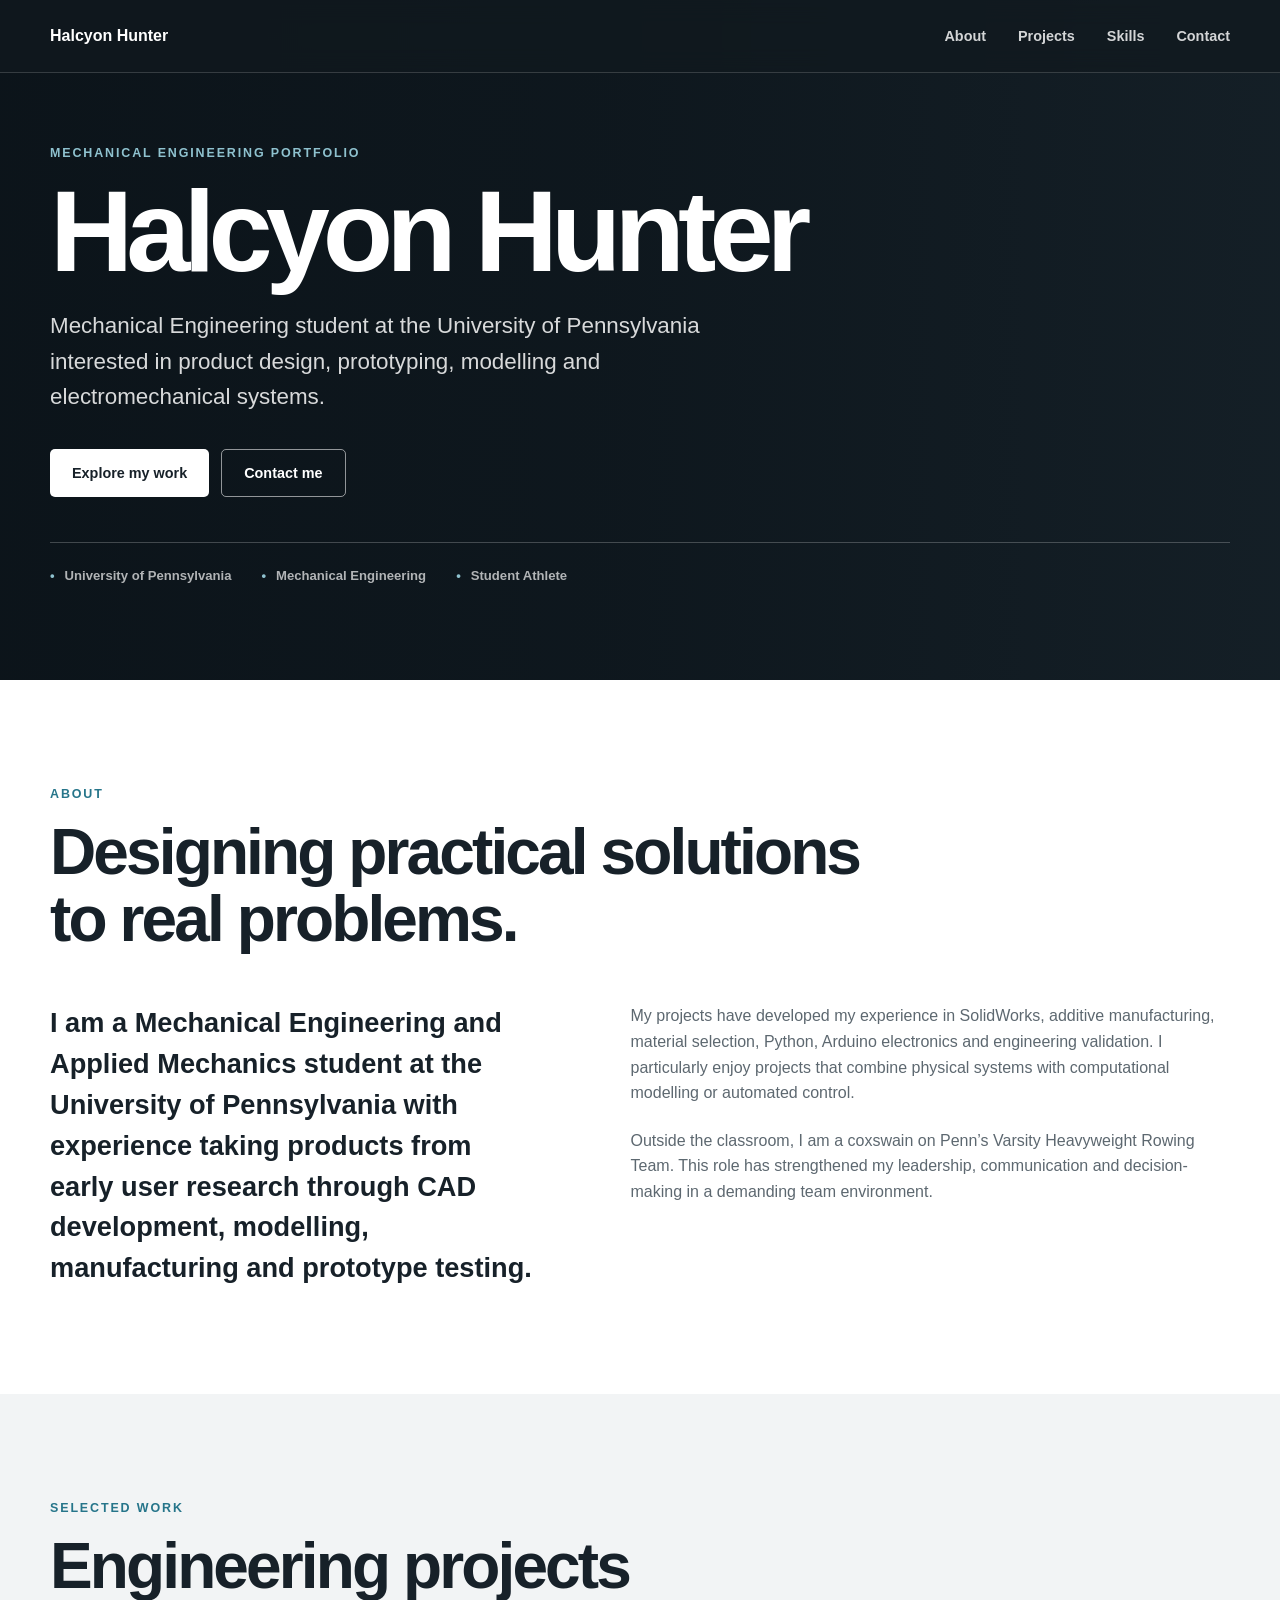
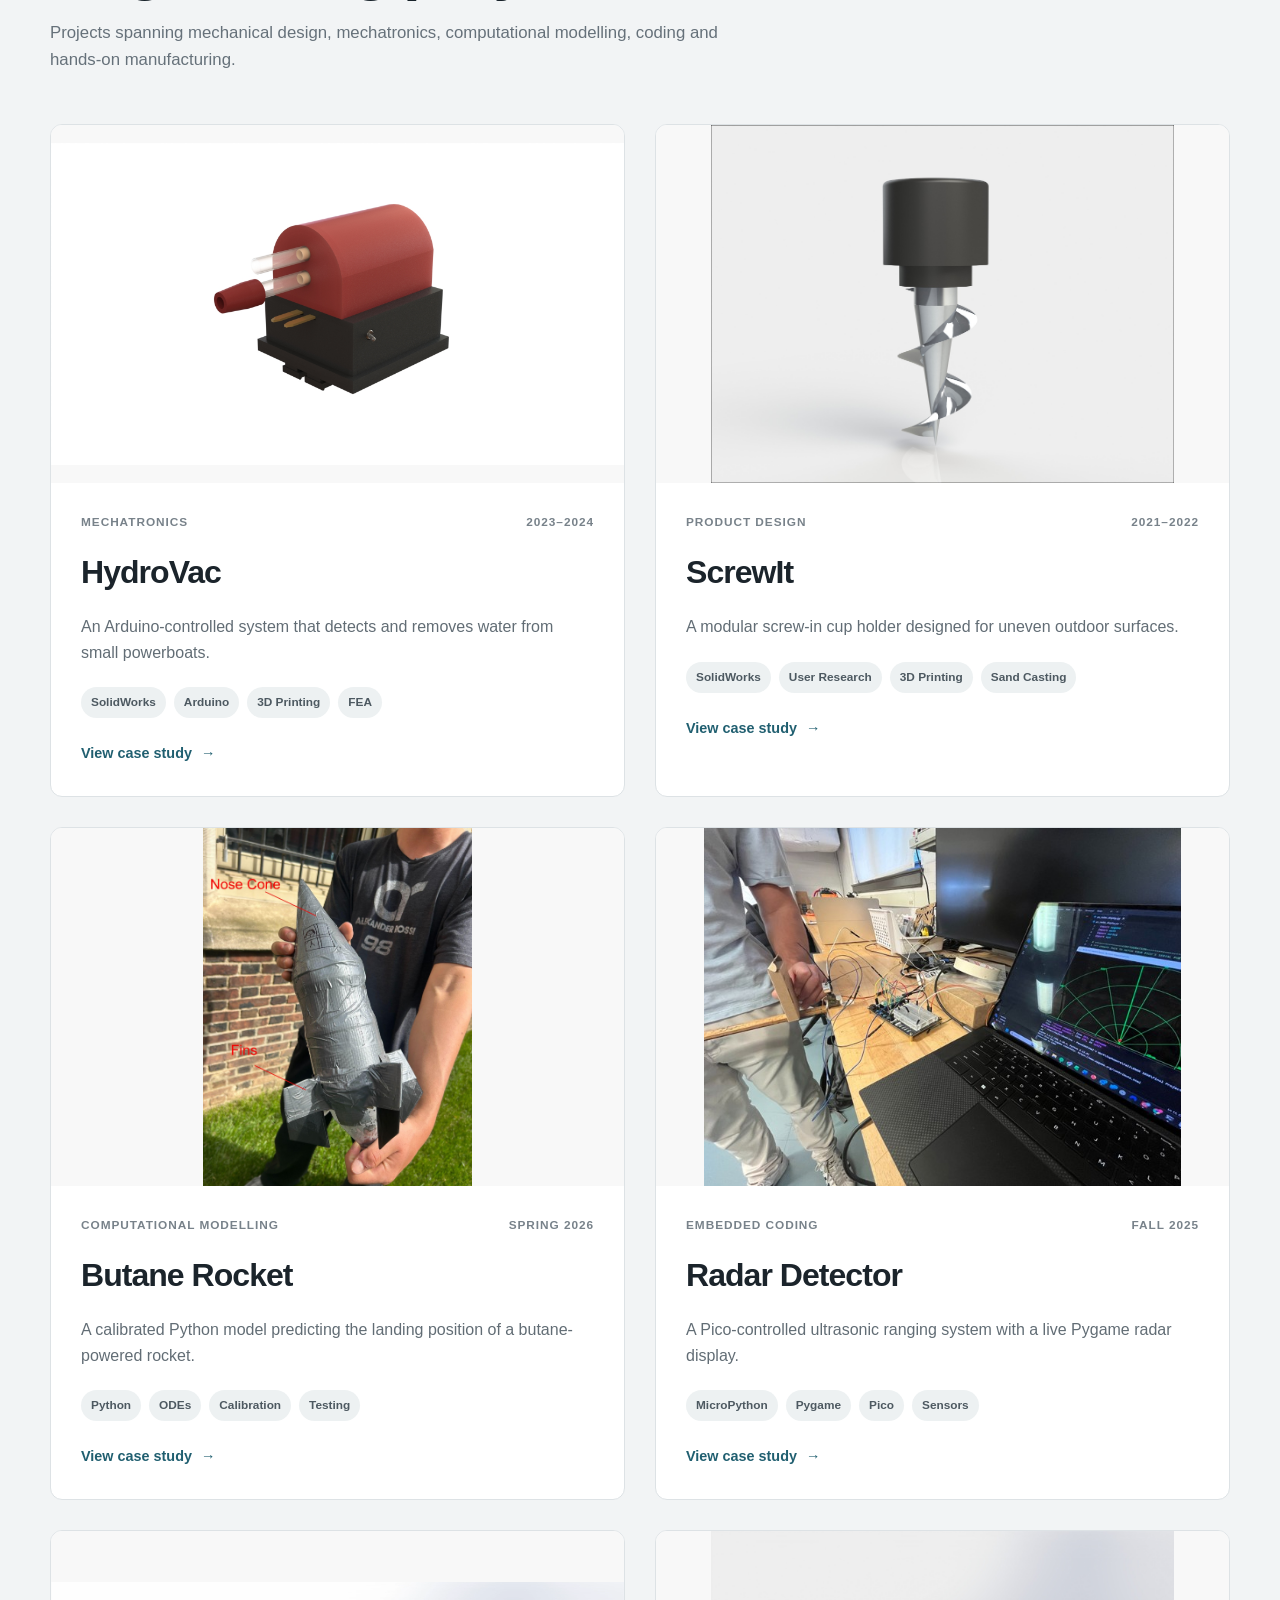
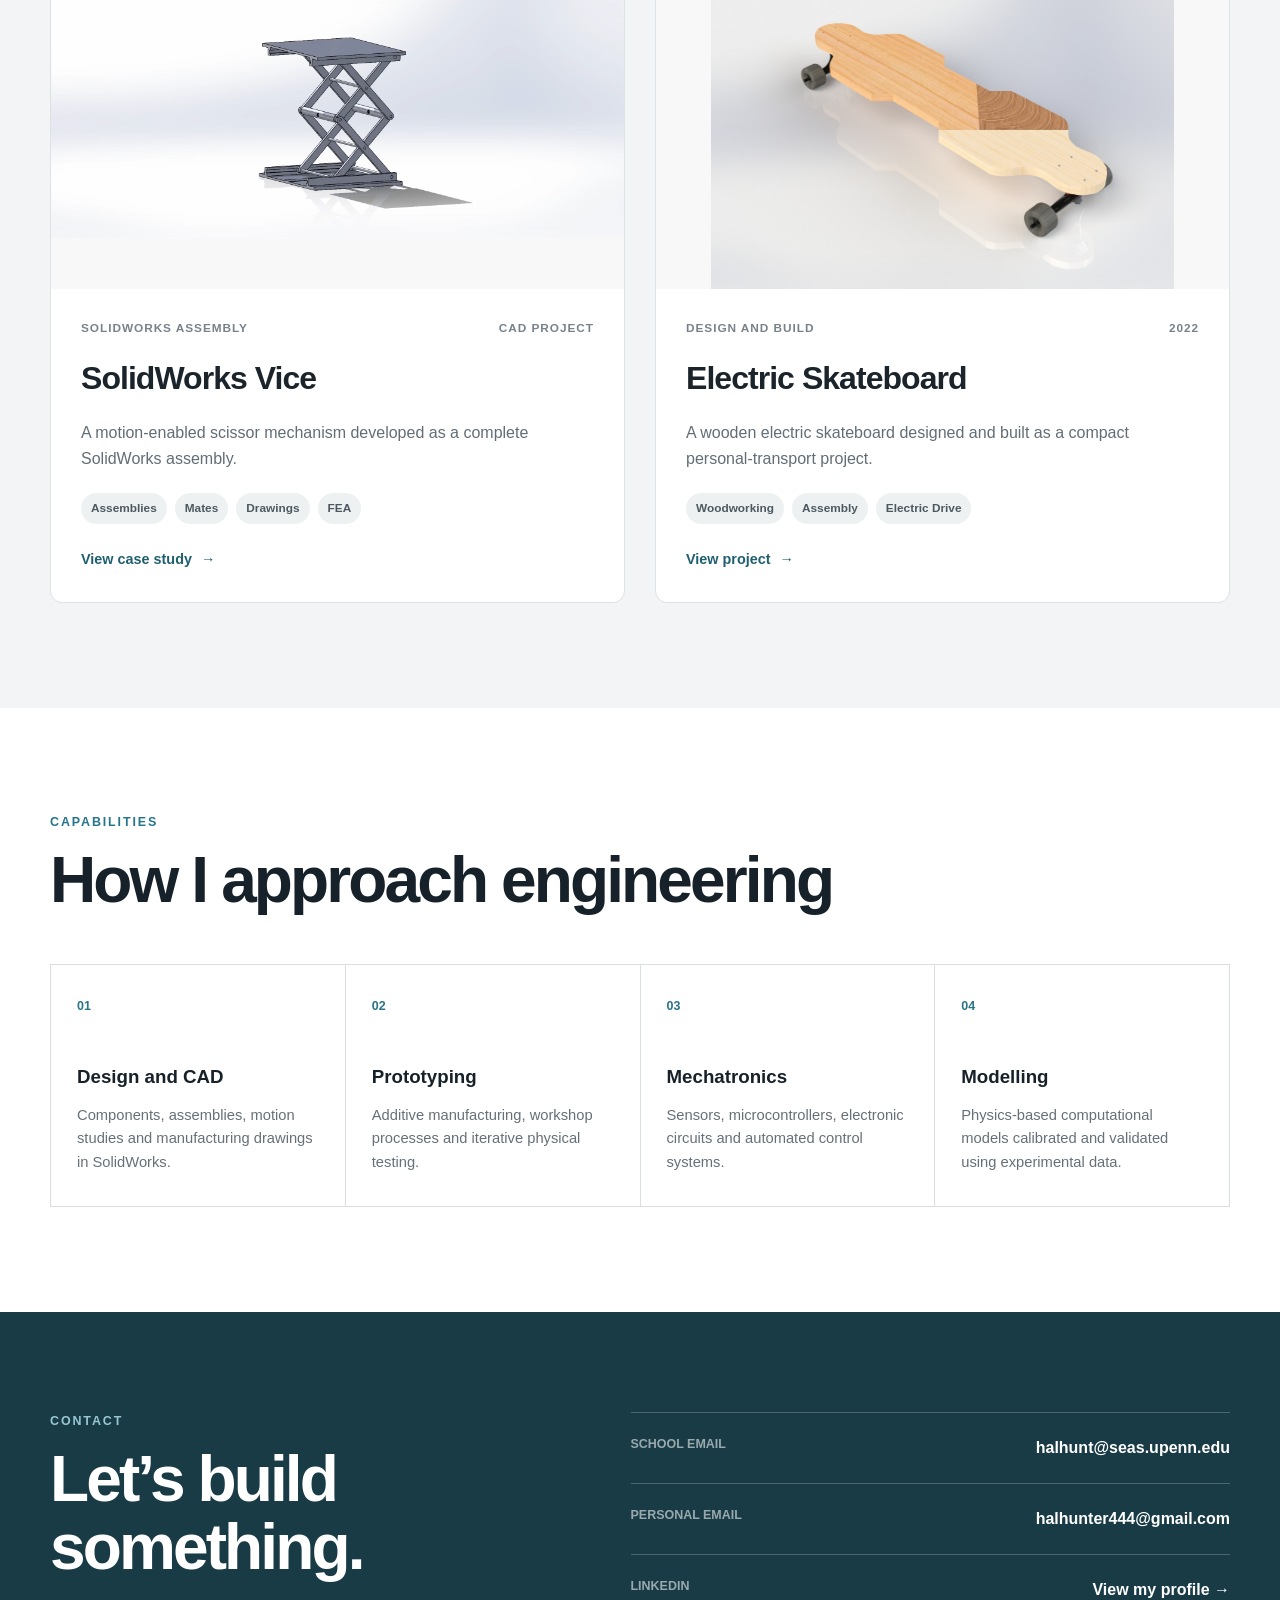
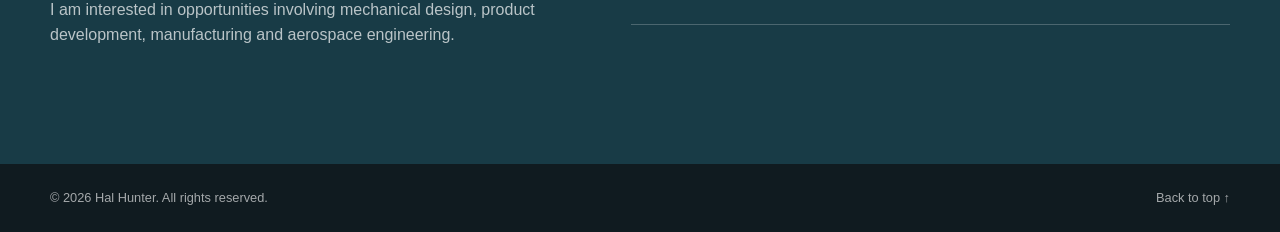
==== index.html @ 29625bb3 "upload portfolio website" ====
<!DOCTYPE html>
<html lang="en">
<head>
  <meta charset="UTF-8" />
  <meta name="viewport" content="width=device-width, initial-scale=1.0" />
  <meta name="description" content="Mechanical engineering portfolio of Halcyon Hunter, a student at the University of Pennsylvania." />
  <title>Halcyon Hunter | Mechanical Engineering Portfolio</title>
  <link rel="stylesheet" href="style.css" />
</head>
<body id="top" class="home-page">
  <nav class="home-nav" aria-label="Primary navigation">
    <div class="home-nav-inner">
      <a href="index.html" class="nav-brand">Halcyon Hunter</a>
      <ul class="home-links">
        <li><a href="#about">About</a></li>
        <li><a href="#projects">Projects</a></li>
        <li><a href="#capabilities">Skills</a></li>
        <li><a href="#contact">Contact</a></li>
      </ul>
    </div>
  </nav>

  <main>
    <section class="home-hero">
      <div class="home-hero-content">
        <p class="home-eyebrow">Mechanical Engineering Portfolio</p>
        <h1>Halcyon Hunter</h1>
        <p class="home-hero-lead">Mechanical Engineering student at the University of Pennsylvania interested in product design, prototyping, modelling and electromechanical systems.</p>
        <div class="home-actions">
          <a href="#projects" class="primary-button">Explore my work</a>
          <a href="#contact" class="secondary-button">Contact me</a>
        </div>
        <ul class="hero-details">
          <li>University of Pennsylvania</li>
          <li>Mechanical Engineering</li>
          <li>Student Athlete</li>
        </ul>
      </div>
    </section>

    <section id="about" class="home-section about-section">
      <div class="home-section-heading">
        <p class="home-section-label">About</p>
        <h2>Designing practical solutions to real problems.</h2>
      </div>
      <div class="about-content">
        <p class="about-introduction">I am a Mechanical Engineering and Applied Mechanics student at the University of Pennsylvania with experience taking products from early user research through CAD development, modelling, manufacturing and prototype testing.</p>
        <div class="about-details">
          <p>My projects have developed my experience in SolidWorks, additive manufacturing, material selection, Python, Arduino electronics and engineering validation. I particularly enjoy projects that combine physical systems with computational modelling or automated control.</p>
          <p>Outside the classroom, I am a coxswain on Penn’s Varsity Heavyweight Rowing Team. This role has strengthened my leadership, communication and decision-making in a demanding team environment.</p>
        </div>
      </div>
    </section>

    <section id="projects" class="home-section projects-section">
      <div class="home-section-heading">
        <p class="home-section-label">Selected work</p>
        <h2>Engineering projects</h2>
        <p class="section-description">Projects spanning mechanical design, mechatronics, computational modelling, coding and hands-on manufacturing.</p>
      </div>

      <div class="project-card-grid">
        <article class="home-project-card">
          <a href="hydrovac.html" class="project-image-link"><img src="images/hydrovac-render-front.jpg" alt="HydroVac automated bilge pump rendering" /></a>
          <div class="home-project-content">
            <div class="project-card-meta"><span>Mechatronics</span><span>2023–2024</span></div>
            <h3><a href="hydrovac.html">HydroVac</a></h3>
            <p>An Arduino-controlled system that detects and removes water from small powerboats.</p>
            <ul class="home-project-tags"><li>SolidWorks</li><li>Arduino</li><li>3D Printing</li><li>FEA</li></ul>
            <a href="hydrovac.html" class="project-link">View case study <span>→</span></a>
          </div>
        </article>

        <article class="home-project-card">
          <a href="screwit.html" class="project-image-link"><img src="images/screwit-assembled.jpg" alt="ScrewIt cup holder rendering" /></a>
          <div class="home-project-content">
            <div class="project-card-meta"><span>Product design</span><span>2021–2022</span></div>
            <h3><a href="screwit.html">ScrewIt</a></h3>
            <p>A modular screw-in cup holder designed for uneven outdoor surfaces.</p>
            <ul class="home-project-tags"><li>SolidWorks</li><li>User Research</li><li>3D Printing</li><li>Sand Casting</li></ul>
            <a href="screwit.html" class="project-link">View case study <span>→</span></a>
          </div>
        </article>

        <article class="home-project-card">
          <a href="rocket.html" class="project-image-link"><img src="images/rocket-assembly.jpg" alt="Butane rocket prototype" /></a>
          <div class="home-project-content">
            <div class="project-card-meta"><span>Computational modelling</span><span>Spring 2026</span></div>
            <h3><a href="rocket.html">Butane Rocket</a></h3>
            <p>A calibrated Python model predicting the landing position of a butane-powered rocket.</p>
            <ul class="home-project-tags"><li>Python</li><li>ODEs</li><li>Calibration</li><li>Testing</li></ul>
            <a href="rocket.html" class="project-link">View case study <span>→</span></a>
          </div>
        </article>

        <article class="home-project-card">
          <a href="radar.html" class="project-image-link"><img src="images/radar-display.jpg" alt="Radar detector and computer display" /></a>
          <div class="home-project-content">
            <div class="project-card-meta"><span>Embedded coding</span><span>Fall 2025</span></div>
            <h3><a href="radar.html">Radar Detector</a></h3>
            <p>A Pico-controlled ultrasonic ranging system with a live Pygame radar display.</p>
            <ul class="home-project-tags"><li>MicroPython</li><li>Pygame</li><li>Pico</li><li>Sensors</li></ul>
            <a href="radar.html" class="project-link">View case study <span>→</span></a>
          </div>
        </article>

        <article class="home-project-card">
          <a href="vice.html" class="project-image-link"><img src="images/vice-hero.png" alt="SolidWorks vice mechanism" /></a>
          <div class="home-project-content">
            <div class="project-card-meta"><span>SolidWorks assembly</span><span>CAD project</span></div>
            <h3><a href="vice.html">SolidWorks Vice</a></h3>
            <p>A motion-enabled scissor mechanism developed as a complete SolidWorks assembly.</p>
            <ul class="home-project-tags"><li>Assemblies</li><li>Mates</li><li>Drawings</li><li>FEA</li></ul>
            <a href="vice.html" class="project-link">View case study <span>→</span></a>
          </div>
        </article>

        <article class="home-project-card">
          <a href="skateboard.html" class="project-image-link"><img src="images/electric-skateboard.jpg" alt="Wooden electric skateboard rendering" /></a>
          <div class="home-project-content">
            <div class="project-card-meta"><span>Design and build</span><span>2022</span></div>
            <h3><a href="skateboard.html">Electric Skateboard</a></h3>
            <p>A wooden electric skateboard designed and built as a compact personal-transport project.</p>
            <ul class="home-project-tags"><li>Woodworking</li><li>Assembly</li><li>Electric Drive</li></ul>
            <a href="skateboard.html" class="project-link">View project <span>→</span></a>
          </div>
        </article>
      </div>
    </section>

    <section id="capabilities" class="home-section capabilities-section">
      <div class="home-section-heading"><p class="home-section-label">Capabilities</p><h2>How I approach engineering</h2></div>
      <div class="capabilities-grid">
        <article class="capability-card"><p class="capability-number">01</p><h3>Design and CAD</h3><p>Components, assemblies, motion studies and manufacturing drawings in SolidWorks.</p></article>
        <article class="capability-card"><p class="capability-number">02</p><h3>Prototyping</h3><p>Additive manufacturing, workshop processes and iterative physical testing.</p></article>
        <article class="capability-card"><p class="capability-number">03</p><h3>Mechatronics</h3><p>Sensors, microcontrollers, electronic circuits and automated control systems.</p></article>
        <article class="capability-card"><p class="capability-number">04</p><h3>Modelling</h3><p>Physics-based computational models calibrated and validated using experimental data.</p></article>
      </div>
    </section>

    <section id="contact" class="home-contact">
      <div class="contact-introduction"><p class="home-section-label">Contact</p><h2>Let’s build something.</h2><p>I am interested in opportunities involving mechanical design, product development, manufacturing and aerospace engineering.</p></div>
      <div class="contact-links">
        <a href="mailto:halhunt@seas.upenn.edu"><span>School email</span><strong>halhunt@seas.upenn.edu</strong></a>
        <a href="mailto:halhunter444@gmail.com"><span>Personal email</span><strong>halhunter444@gmail.com</strong></a>
        <a href="https://www.linkedin.com/in/hal-hunter-1069b6237" target="_blank" rel="noopener noreferrer"><span>LinkedIn</span><strong>View my profile →</strong></a>
      </div>
    </section>
  </main>

  <footer class="home-footer"><p>© 2026 Hal Hunter. All rights reserved.</p><a href="#top">Back to top ↑</a></footer>
</body>
</html>
---- style.css ----
:root {
  --ink: #172129;
  --text: #5d6870;
  --background: #f4f5f6;
  --surface: #ffffff;
  --dark: #18242c;
  --accent: #26758a;
  --accent-dark: #174f5e;
  --border: #d8dee1;
}

* {
  box-sizing: border-box;
}

html {
  scroll-behavior: smooth;
}

body {
  margin: 0;
  background: var(--background);
  color: var(--ink);
  font-family: Arial, Helvetica, sans-serif;
  line-height: 1.6;
}

img,
video {
  max-width: 100%;
}

a {
  transition: color 0.2s ease, background-color 0.2s ease, transform 0.2s ease;
}

a:focus-visible {
  outline: 3px solid #7dc3d4;
  outline-offset: 4px;
}

/* Navigation */

.project-nav {
  position: relative;
  z-index: 100;
  background: #252d34;
  box-shadow: 0 2px 12px rgba(0, 0, 0, 0.12);
}

.navbar {
  display: flex;
  justify-content: center;
  margin: 0;
  padding: 0;
  list-style: none;
}

.navbar > li {
  position: relative;
}

.navbar li a {
  display: block;
  padding: 14px 20px;
  color: #fff;
  text-align: center;
  text-decoration: none;
}

.navbar li a:hover,
.navbar li a[aria-current="page"] {
  background: #3b454e;
}

.dropdown-content {
  position: absolute;
  z-index: 101;
  display: none;
  min-width: 220px;
  margin: 0;
  padding: 0;
  background: #373f47;
  box-shadow: 0 12px 25px rgba(0, 0, 0, 0.16);
  list-style: none;
}

.dropdown-content li a {
  padding: 12px 16px;
  text-align: left;
}

.dropdown-content li a:hover {
  background: #505a63;
}

.dropdown:hover .dropdown-content,
.dropdown:focus-within .dropdown-content {
  display: block;
}

/* Shared project pages */

.project-page {
  --accent: #45555f;
  --accent-dark: #26343d;
}

.accent-teal {
  --accent: #26758a;
  --accent-dark: #174f5e;
}

.accent-blue {
  --accent: #376f9e;
  --accent-dark: #234b6d;
}

.accent-red {
  --accent: #9b493d;
  --accent-dark: #6f332b;
}

.accent-amber {
  --accent: #9a6a24;
  --accent-dark: #654719;
}

.accent-steel {
  --accent: #586975;
  --accent-dark: #35434c;
}

.project-main {
  width: min(1120px, calc(100% - 40px));
  margin: 0 auto;
  padding: 70px 0 40px;
}

.project-hero {
  display: grid;
  grid-template-columns: 0.9fr 1.2fr;
  align-items: center;
  gap: 55px;
  padding-bottom: 80px;
}

.project-eyebrow,
.section-number {
  color: var(--accent);
  font-size: 0.8rem;
  font-weight: 700;
  letter-spacing: 0.12em;
  text-transform: uppercase;
}

.project-eyebrow {
  margin: 0 0 12px;
}

.project-hero h1 {
  margin: 0 0 18px;
  color: var(--accent-dark);
  font-size: clamp(3.5rem, 8vw, 6.5rem);
  line-height: 0.95;
  letter-spacing: -0.055em;
}

.project-lead {
  margin: 0 0 18px;
  color: #303942;
  font-size: 1.35rem;
  font-weight: 600;
  line-height: 1.45;
}

.project-hero-text > p:not(.project-eyebrow, .project-lead) {
  color: var(--text);
}

.project-tags,
.home-project-tags {
  display: flex;
  flex-wrap: wrap;
  gap: 8px;
  margin: 26px 0 0;
  padding: 0;
  list-style: none;
}

.project-tags li {
  padding: 7px 13px;
  border: 1px solid color-mix(in srgb, var(--accent) 35%, #fff);
  border-radius: 100px;
  background: #fff;
  color: var(--accent-dark);
  font-size: 0.8rem;
  font-weight: 600;
}

.hero-media,
.media-gallery figure {
  margin: 0;
}

.hero-media img,
.hero-media video {
  display: block;
  width: 100%;
  border-radius: 16px;
  background: #fff;
  box-shadow: 0 22px 50px rgba(21, 28, 34, 0.14);
}

.hero-media img {
  aspect-ratio: 16 / 10;
  object-fit: contain;
}

.hero-media figcaption,
.media-gallery figcaption,
.video-figure figcaption {
  padding-top: 10px;
  color: #737c84;
  font-size: 0.85rem;
  line-height: 1.5;
}

.project-section {
  padding: 70px 0;
  border-top: 1px solid var(--border);
}

.section-heading {
  display: grid;
  grid-template-columns: 55px 1fr;
  gap: 20px;
  max-width: 790px;
  margin-bottom: 42px;
}

.section-number {
  margin: 7px 0 0;
}

.section-heading h2,
.project-outcome h2 {
  margin: 0 0 10px;
  color: var(--ink);
  font-size: clamp(2rem, 4vw, 3rem);
  line-height: 1.1;
  letter-spacing: -0.035em;
}

.section-heading p {
  margin: 0;
  color: #657079;
  font-size: 1.05rem;
}

.two-column-layout {
  display: grid;
  grid-template-columns: repeat(2, minmax(0, 1fr));
  gap: 32px;
}

.two-column-layout article {
  padding: 32px;
  border-radius: 12px;
  background: #fff;
}

.two-column-layout h3 {
  margin: 0 0 12px;
  font-size: 1.22rem;
}

.two-column-layout p {
  margin-top: 0;
  color: var(--text);
}

.two-column-layout p:last-child {
  margin-bottom: 0;
}

.requirement-card {
  background: var(--accent-dark) !important;
  color: #fff;
}

.requirement-card h3 {
  color: #fff;
}

.requirement-card ul {
  margin: 0;
  padding-left: 20px;
}

.requirement-card li {
  margin-bottom: 8px;
  color: #e5e9ec;
}

.process-grid {
  display: grid;
  grid-template-columns: repeat(4, minmax(0, 1fr));
  gap: 18px;
}

.process-card {
  padding: 28px 24px;
  border-top: 4px solid var(--accent);
  background: #fff;
}

.process-card span {
  color: #939ba2;
  font-size: 0.8rem;
  font-weight: 700;
}

.process-card h3 {
  margin: 16px 0 10px;
  font-size: 1.08rem;
}

.process-card p {
  margin: 0;
  color: #626c74;
  font-size: 0.93rem;
}

.results-grid {
  display: grid;
  grid-template-columns: repeat(4, minmax(0, 1fr));
  gap: 18px;
  margin-bottom: 28px;
}

.result-card {
  padding: 28px 20px;
  border-radius: 10px;
  background: var(--accent-dark);
  color: #fff;
  text-align: center;
}

.result-card strong {
  display: block;
  margin-bottom: 4px;
  font-size: 1.8rem;
  line-height: 1.1;
}

.result-card span {
  color: #d8dfe2;
  font-size: 0.84rem;
}

.media-gallery {
  display: grid;
  grid-template-columns: repeat(2, minmax(0, 1fr));
  gap: 24px;
}

.media-gallery .wide-render {
  grid-column: 1 / -1;
}

.media-gallery img {
  display: block;
  width: 100%;
  aspect-ratio: 16 / 10;
  object-fit: contain;
  border-radius: 12px;
  background: #fff;
  box-shadow: 0 12px 30px rgba(24, 31, 37, 0.1);
}

.media-gallery .portrait-media img {
  height: 560px;
  object-fit: contain;
}

.video-figure {
  margin: 0;
}

.project-video {
  display: block;
  width: 100%;
  border-radius: 12px;
  background: #101010;
  box-shadow: 0 12px 30px rgba(24, 31, 37, 0.14);
}

.project-outcome {
  max-width: 820px;
  padding: 75px 0;
  border-top: 1px solid var(--border);
}

.project-outcome > p:not(.section-number) {
  color: #525d66;
  font-size: 1.08rem;
}

.compact-page .project-hero {
  padding-bottom: 60px;
}

.compact-page .project-section {
  padding: 55px 0;
}

/* Homepage */

.home-page {
  background: #f5f6f7;
}

.home-nav {
  position: absolute;
  top: 0;
  left: 0;
  z-index: 100;
  width: 100%;
  background: rgba(17, 25, 31, 0.72);
  border-bottom: 1px solid rgba(255, 255, 255, 0.16);
  backdrop-filter: blur(12px);
}

.home-nav-inner {
  display: flex;
  align-items: center;
  justify-content: space-between;
  width: min(1180px, calc(100% - 48px));
  min-height: 72px;
  margin: 0 auto;
}

.nav-brand {
  color: #fff;
  font-weight: 700;
  text-decoration: none;
}

.home-links {
  display: flex;
  gap: 32px;
  margin: 0;
  padding: 0;
  list-style: none;
}

.home-links a {
  color: rgba(255, 255, 255, 0.82);
  font-size: 0.9rem;
  font-weight: 600;
  text-decoration: none;
}

.home-links a:hover {
  color: #fff;
}

.home-hero {
  display: flex;
  align-items: center;
  min-height: 680px;
  padding: 120px 24px 70px;
  background-color: #18242c;
  background-image:
    linear-gradient(90deg, rgba(11, 19, 25, 0.94), rgba(11, 19, 25, 0.75) 48%, rgba(11, 19, 25, 0.3)),
    url("images/headerimage.jpg");
  background-position: center;
  background-size: cover;
}

.home-hero-content {
  width: min(1180px, 100%);
  margin: 0 auto;
}

.home-eyebrow,
.home-section-label {
  margin: 0 0 14px;
  color: #8fc2cf;
  font-size: 0.78rem;
  font-weight: 700;
  letter-spacing: 0.15em;
  text-transform: uppercase;
}

.home-hero h1 {
  margin: 0 0 24px;
  color: #fff;
  font-size: clamp(4rem, 9vw, 7.5rem);
  line-height: 0.92;
  letter-spacing: -0.06em;
}

.home-hero-lead {
  max-width: 680px;
  margin: 0;
  color: rgba(255, 255, 255, 0.84);
  font-size: clamp(1.1rem, 2vw, 1.4rem);
}

.home-actions {
  display: flex;
  gap: 12px;
  margin-top: 34px;
}

.primary-button,
.secondary-button {
  display: inline-flex;
  align-items: center;
  min-height: 48px;
  padding: 0 22px;
  border-radius: 5px;
  font-size: 0.9rem;
  font-weight: 700;
  text-decoration: none;
}

.primary-button {
  background: #fff;
  color: #172129;
}

.secondary-button {
  border: 1px solid rgba(255, 255, 255, 0.55);
  color: #fff;
}

.primary-button:hover,
.secondary-button:hover {
  transform: translateY(-2px);
}

.hero-details {
  display: flex;
  flex-wrap: wrap;
  gap: 12px 30px;
  margin: 45px 0 0;
  padding: 22px 0 0;
  border-top: 1px solid rgba(255, 255, 255, 0.22);
  list-style: none;
}

.hero-details li {
  color: rgba(255, 255, 255, 0.68);
  font-size: 0.82rem;
  font-weight: 600;
}

.hero-details li::before {
  content: "•";
  margin-right: 10px;
  color: #8fc2cf;
}

.home-section {
  padding: 105px max(24px, calc((100% - 1180px) / 2));
}

.home-section-heading {
  max-width: 820px;
  margin-bottom: 50px;
}

.home-section-label {
  color: #26758a;
}

.home-section-heading h2,
.home-contact h2 {
  margin: 0;
  font-size: clamp(2.4rem, 5vw, 4.2rem);
  line-height: 1.05;
  letter-spacing: -0.045em;
}

.section-description {
  max-width: 680px;
  margin: 20px 0 0;
  color: #66717a;
  font-size: 1.05rem;
}

.about-section,
.capabilities-section {
  background: #fff;
}

.about-content {
  display: grid;
  grid-template-columns: 0.9fr 1.1fr;
  gap: 90px;
}

.about-introduction {
  margin: 0;
  font-size: clamp(1.25rem, 2.4vw, 1.7rem);
  font-weight: 600;
  line-height: 1.5;
}

.about-details p {
  margin: 0 0 22px;
  color: var(--text);
}

.projects-section {
  background: #f2f4f5;
}

.project-card-grid {
  display: grid;
  grid-template-columns: repeat(2, minmax(0, 1fr));
  gap: 30px;
}

.home-project-card {
  overflow: hidden;
  border: 1px solid #dde2e5;
  border-radius: 12px;
  background: #fff;
  transition: transform 0.25s ease, box-shadow 0.25s ease;
}

.home-project-card:hover {
  transform: translateY(-5px);
  box-shadow: 0 20px 45px rgba(25, 35, 42, 0.11);
}

.project-image-link {
  display: block;
  overflow: hidden;
  background: #f8f8f8;
}

.project-image-link img {
  display: block;
  width: 100%;
  aspect-ratio: 16 / 10;
  object-fit: contain;
  transition: transform 0.35s ease;
}

.home-project-card:hover img {
  transform: scale(1.025);
}

.home-project-content {
  padding: 30px;
}

.project-card-meta {
  display: flex;
  justify-content: space-between;
  gap: 20px;
  color: #78828a;
  font-size: 0.74rem;
  font-weight: 700;
  letter-spacing: 0.08em;
  text-transform: uppercase;
}

.home-project-content h3 {
  margin: 15px 0 12px;
  font-size: 2rem;
  letter-spacing: -0.03em;
}

.home-project-content h3 a {
  color: #1b242b;
  text-decoration: none;
}

.home-project-content > p {
  color: #626d75;
}

.home-project-tags {
  margin: 22px 0;
}

.home-project-tags li {
  padding: 6px 10px;
  border-radius: 100px;
  background: #edf1f2;
  color: #4d5961;
  font-size: 0.74rem;
  font-weight: 600;
}

.project-link {
  color: #205f70;
  font-size: 0.9rem;
  font-weight: 700;
  text-decoration: none;
}

.project-link span {
  display: inline-block;
  margin-left: 5px;
}

.project-link:hover span {
  transform: translateX(5px);
}

.capabilities-grid {
  display: grid;
  grid-template-columns: repeat(4, minmax(0, 1fr));
  border-top: 1px solid var(--border);
  border-left: 1px solid var(--border);
}

.capability-card {
  padding: 32px 26px;
  border-right: 1px solid var(--border);
  border-bottom: 1px solid var(--border);
}

.capability-number {
  margin: 0 0 45px;
  color: #2a7487;
  font-size: 0.78rem;
  font-weight: 700;
}

.capability-card h3 {
  margin: 0 0 12px;
}

.capability-card > p:last-child {
  margin: 0;
  color: #667078;
  font-size: 0.92rem;
}

.home-contact {
  display: grid;
  grid-template-columns: 0.9fr 1.1fr;
  gap: 90px;
  padding: 100px max(24px, calc((100% - 1180px) / 2));
  background: #183b46;
}

.home-contact h2 {
  color: #fff;
}

.home-contact .home-section-label {
  color: #96c7d2;
}

.contact-introduction > p:last-child {
  color: rgba(255, 255, 255, 0.7);
}

.contact-links {
  display: flex;
  flex-direction: column;
}

.contact-links a {
  display: flex;
  justify-content: space-between;
  gap: 25px;
  padding: 22px 0;
  border-bottom: 1px solid rgba(255, 255, 255, 0.22);
  color: #fff;
  text-decoration: none;
}

.contact-links a:first-child {
  border-top: 1px solid rgba(255, 255, 255, 0.22);
}

.contact-links span {
  color: rgba(255, 255, 255, 0.56);
  font-size: 0.78rem;
  font-weight: 700;
  text-transform: uppercase;
}

/* Footers */

footer {
  margin-top: 20px;
  padding: 14px;
  background: #252d34;
  color: #fff;
  text-align: center;
}

footer p {
  margin: 0;
}

.home-footer {
  display: flex;
  justify-content: space-between;
  margin: 0;
  padding: 24px max(24px, calc((100% - 1180px) / 2));
  background: #101b20;
}

.home-footer p,
.home-footer a {
  color: rgba(255, 255, 255, 0.62);
  font-size: 0.8rem;
  text-decoration: none;
}

/* Responsive */

@media (max-width: 900px) {
  .project-hero {
    grid-template-columns: 1fr;
  }

  .process-grid,
  .capabilities-grid {
    grid-template-columns: repeat(2, minmax(0, 1fr));
  }

  .about-content,
  .home-contact {
    grid-template-columns: 1fr;
    gap: 45px;
  }
}

@media (max-width: 650px) {
  .navbar li a {
    padding: 14px 11px;
    font-size: 0.86rem;
  }

  .dropdown-content {
    right: 0;
  }

  .project-main {
    width: min(100% - 30px, 1120px);
    padding-top: 45px;
  }

  .project-hero {
    gap: 34px;
    padding-bottom: 55px;
  }

  .project-hero h1 {
    font-size: 3.5rem;
  }

  .project-lead {
    font-size: 1.14rem;
  }

  .project-section {
    padding: 50px 0;
  }

  .section-heading,
  .two-column-layout,
  .process-grid,
  .media-gallery {
    grid-template-columns: 1fr;
  }

  .section-heading {
    gap: 5px;
  }

  .section-number {
    margin: 0;
  }

  .two-column-layout article {
    padding: 25px;
  }

  .results-grid {
    grid-template-columns: repeat(2, minmax(0, 1fr));
  }

  .media-gallery .wide-render {
    grid-column: auto;
  }

  .media-gallery .portrait-media img {
    height: auto;
  }

  .home-nav-inner {
    width: calc(100% - 30px);
    min-height: 64px;
  }

  .home-links {
    gap: 14px;
  }

  .home-links li:nth-child(1),
  .home-links li:nth-child(3) {
    display: none;
  }

  .home-hero {
    min-height: 650px;
    padding-right: 18px;
    padding-left: 18px;
    background-image:
      linear-gradient(rgba(11, 19, 25, 0.82), rgba(11, 19, 25, 0.92)),
      url("images/headerimage.jpg");
  }

  .home-hero h1 {
    font-size: 4rem;
  }

  .hero-details {
    flex-direction: column;
    gap: 8px;
  }

  .home-section,
  .home-contact {
    padding: 75px 18px;
  }

  .project-card-grid,
  .capabilities-grid {
    grid-template-columns: 1fr;
  }

  .home-project-content {
    padding: 24px;
  }

  .contact-links a {
    flex-direction: column;
    gap: 5px;
  }

  .home-footer {
    gap: 20px;
    padding: 22px 18px;
  }
}
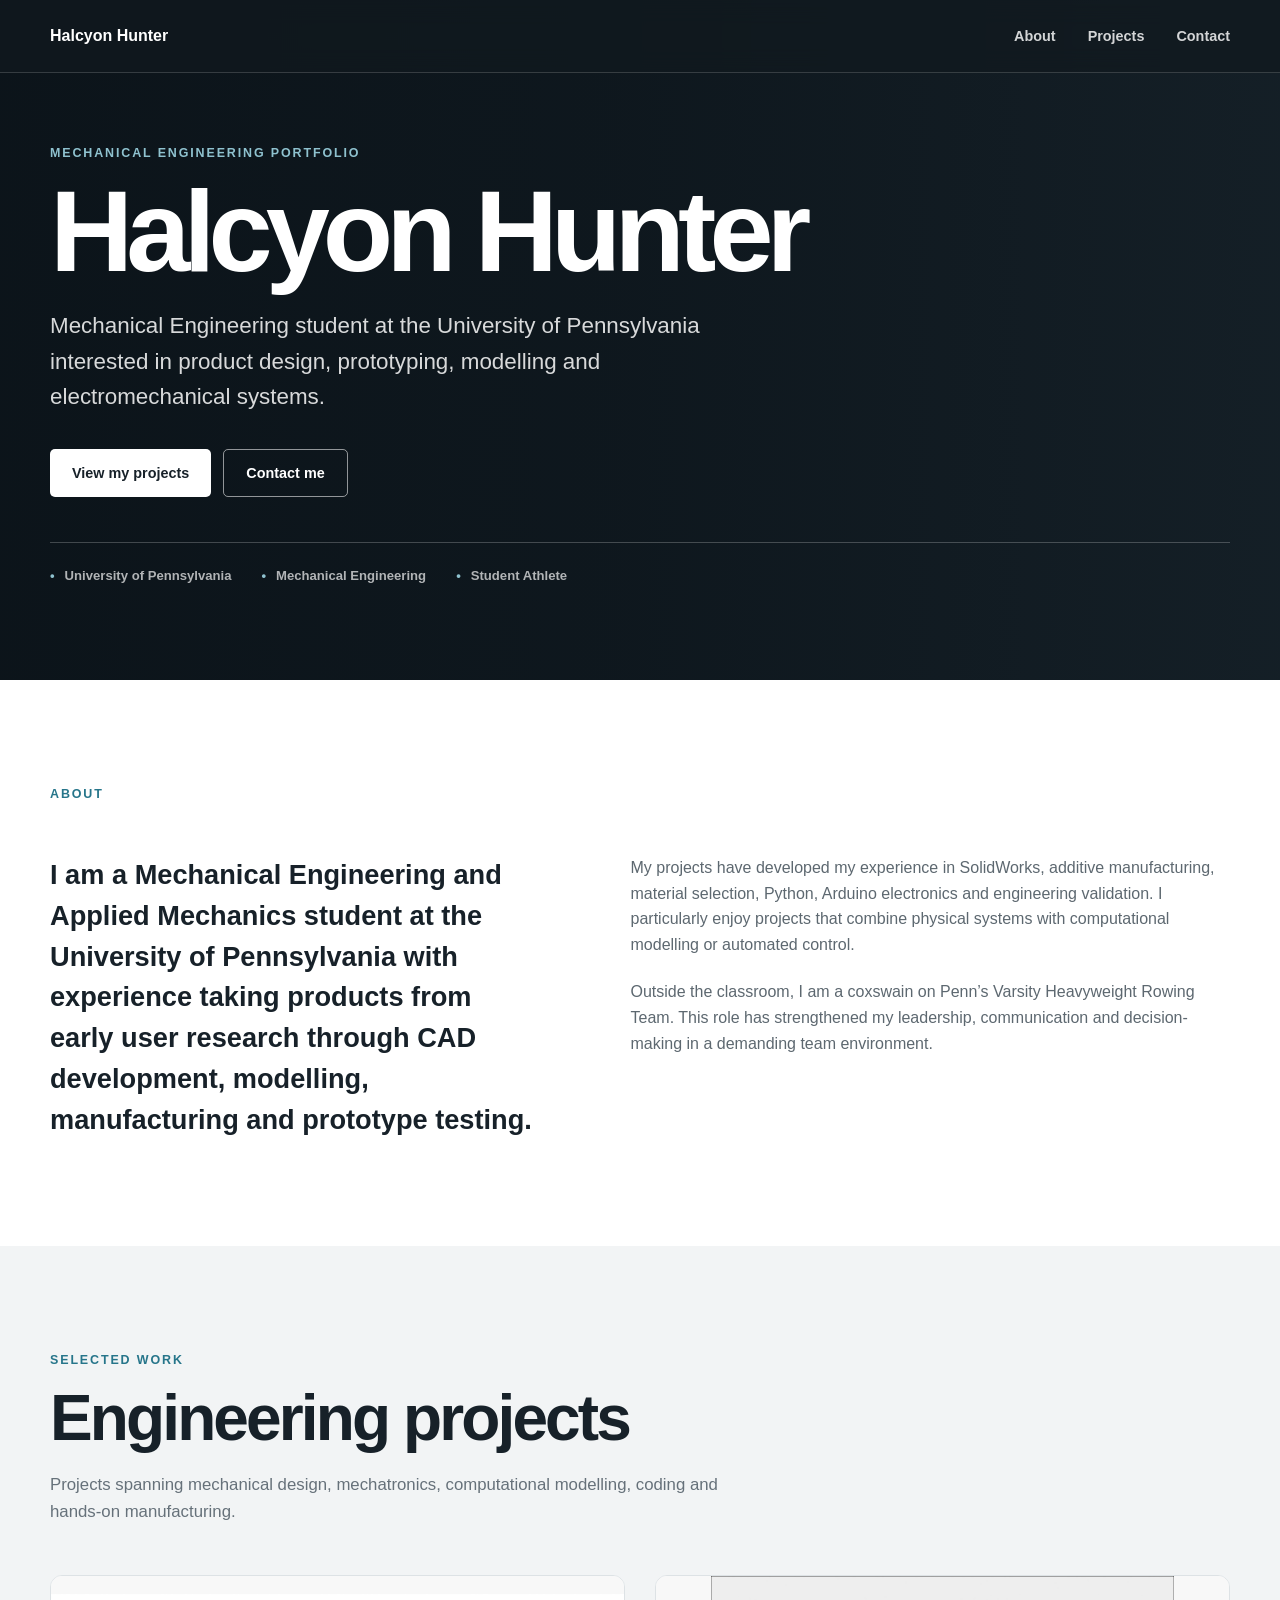
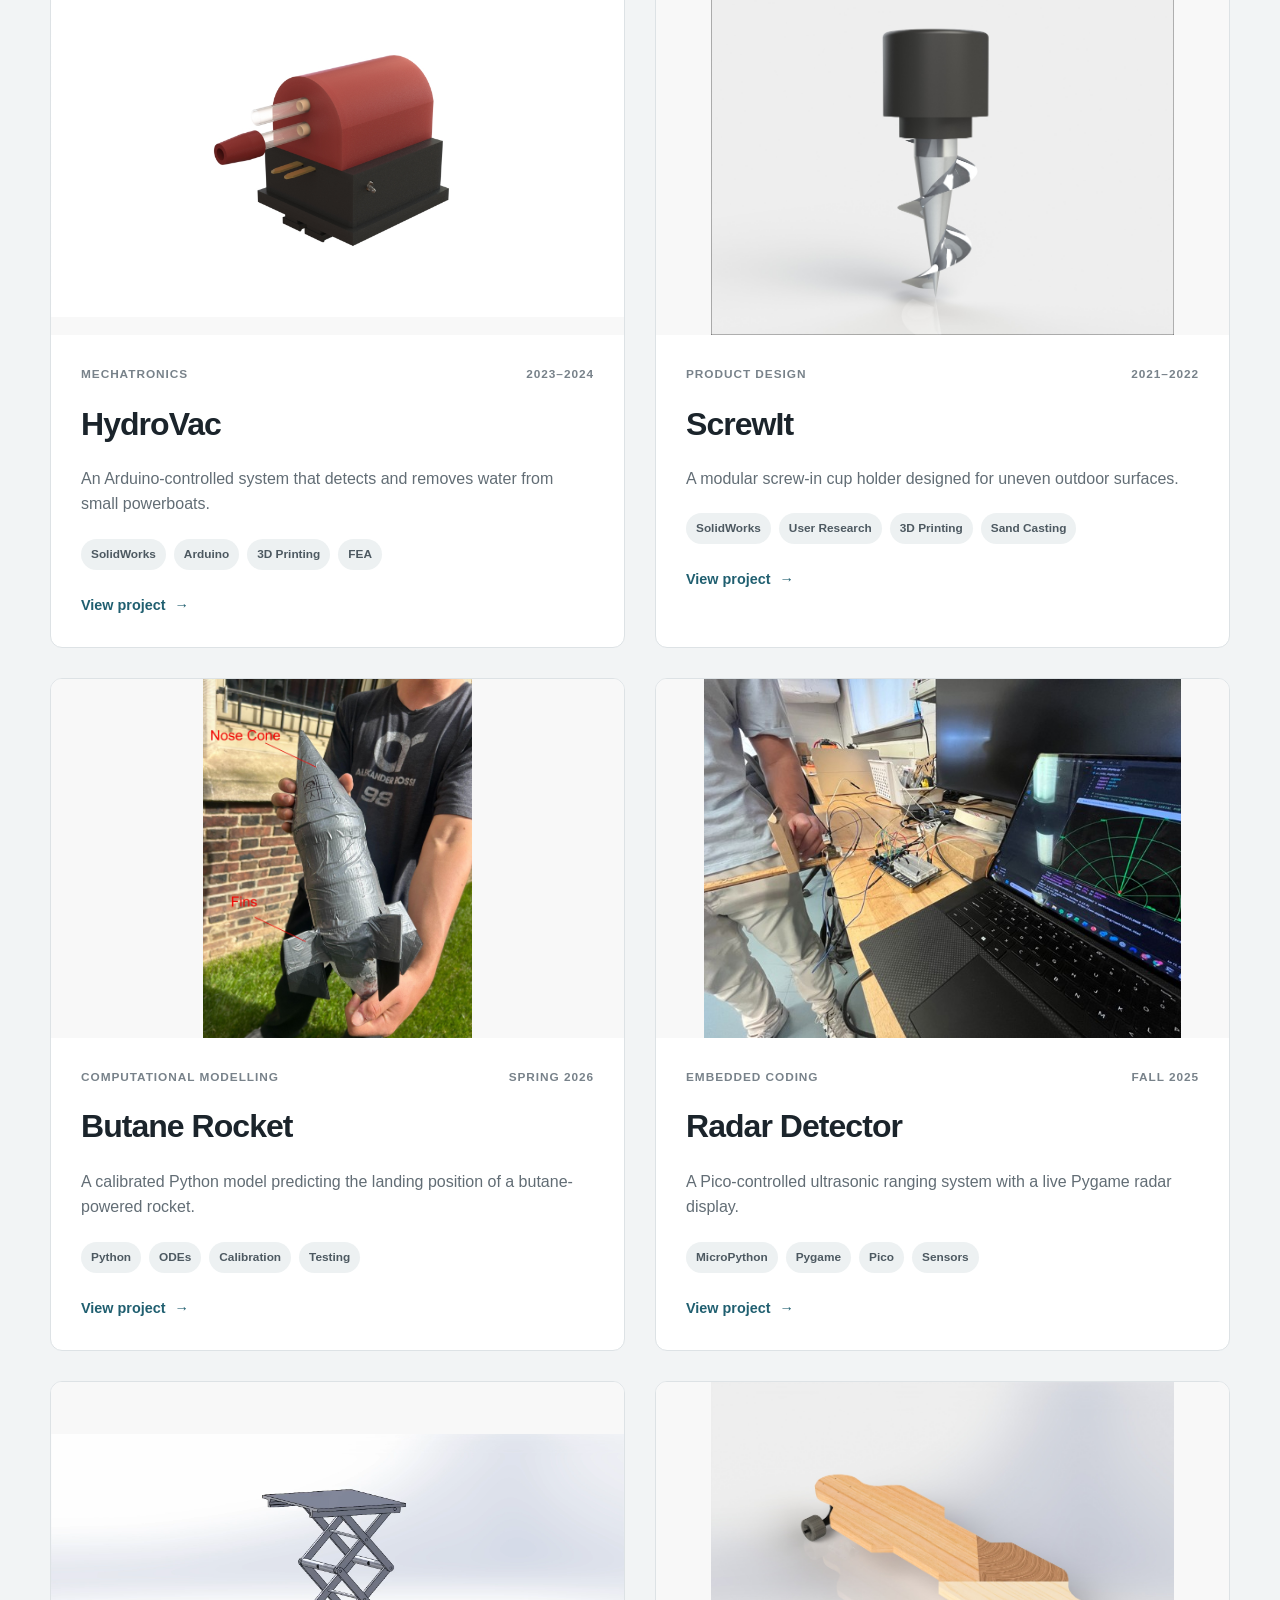
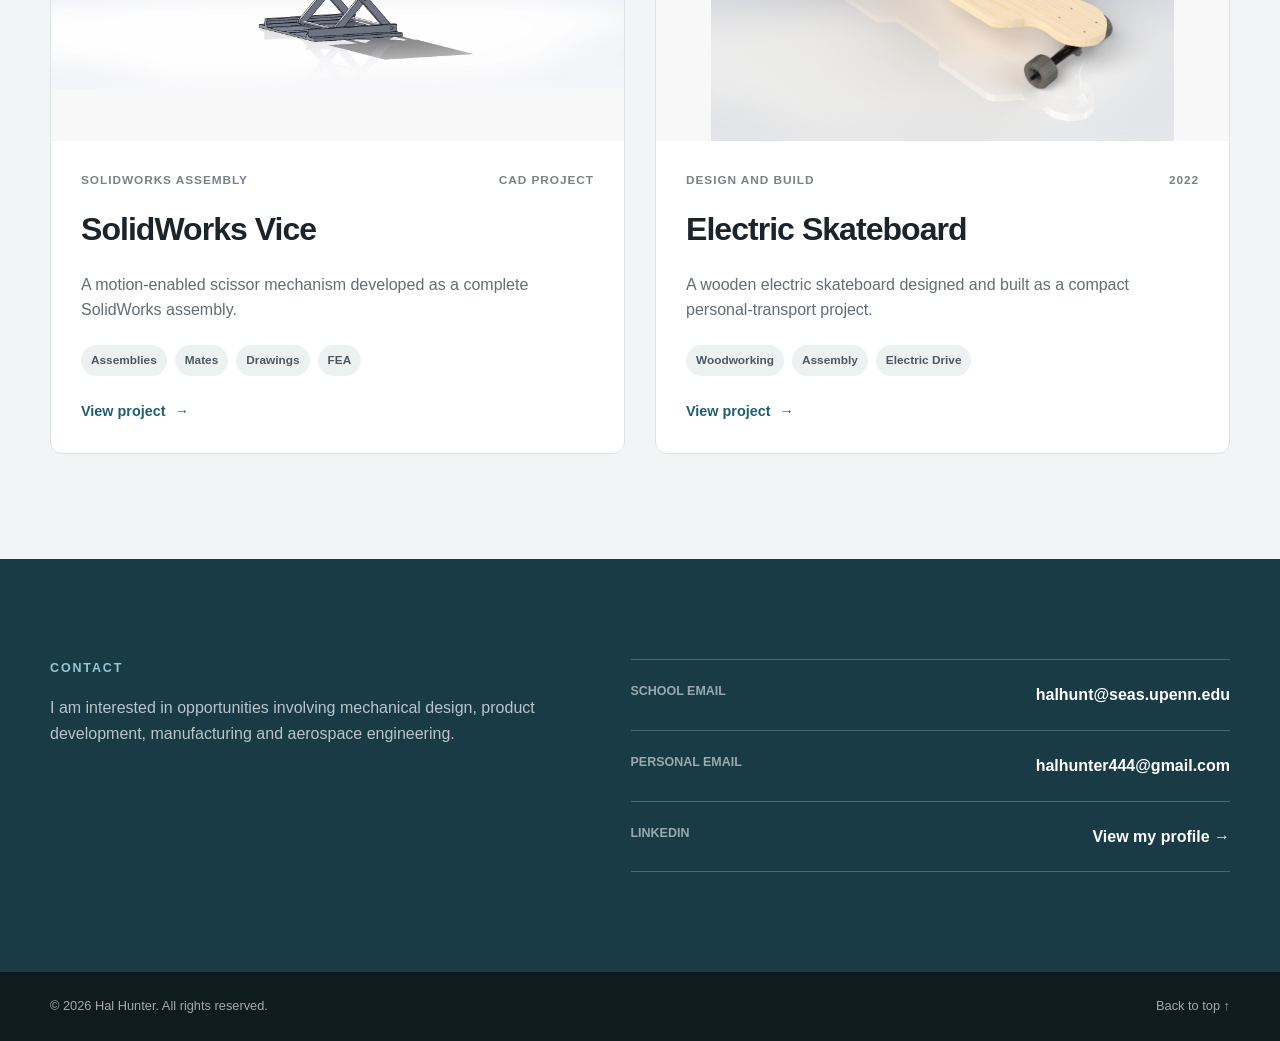
==== commit 16972da0: "Update index.html by removing capabilities section Removed 'Skills' section and updated button texts" ====
--- a/index.html
+++ b/index.html
@@ -14,7 +14,6 @@
       <ul class="home-links">
         <li><a href="#about">About</a></li>
         <li><a href="#projects">Projects</a></li>
-        <li><a href="#capabilities">Skills</a></li>
         <li><a href="#contact">Contact</a></li>
       </ul>
     </div>
@@ -27,7 +26,7 @@
         <h1>Halcyon Hunter</h1>
         <p class="home-hero-lead">Mechanical Engineering student at the University of Pennsylvania interested in product design, prototyping, modelling and electromechanical systems.</p>
         <div class="home-actions">
-          <a href="#projects" class="primary-button">Explore my work</a>
+          <a href="#projects" class="primary-button">View my projects</a>
           <a href="#contact" class="secondary-button">Contact me</a>
         </div>
         <ul class="hero-details">
@@ -41,7 +40,6 @@
     <section id="about" class="home-section about-section">
       <div class="home-section-heading">
         <p class="home-section-label">About</p>
-        <h2>Designing practical solutions to real problems.</h2>
       </div>
       <div class="about-content">
         <p class="about-introduction">I am a Mechanical Engineering and Applied Mechanics student at the University of Pennsylvania with experience taking products from early user research through CAD development, modelling, manufacturing and prototype testing.</p>
@@ -67,7 +65,7 @@
             <h3><a href="hydrovac.html">HydroVac</a></h3>
             <p>An Arduino-controlled system that detects and removes water from small powerboats.</p>
             <ul class="home-project-tags"><li>SolidWorks</li><li>Arduino</li><li>3D Printing</li><li>FEA</li></ul>
-            <a href="hydrovac.html" class="project-link">View case study <span>→</span></a>
+            <a href="hydrovac.html" class="project-link">View project <span>→</span></a>
           </div>
         </article>
 
@@ -78,7 +76,7 @@
             <h3><a href="screwit.html">ScrewIt</a></h3>
             <p>A modular screw-in cup holder designed for uneven outdoor surfaces.</p>
             <ul class="home-project-tags"><li>SolidWorks</li><li>User Research</li><li>3D Printing</li><li>Sand Casting</li></ul>
-            <a href="screwit.html" class="project-link">View case study <span>→</span></a>
+            <a href="screwit.html" class="project-link">View project <span>→</span></a>
           </div>
         </article>
 
@@ -89,7 +87,7 @@
             <h3><a href="rocket.html">Butane Rocket</a></h3>
             <p>A calibrated Python model predicting the landing position of a butane-powered rocket.</p>
             <ul class="home-project-tags"><li>Python</li><li>ODEs</li><li>Calibration</li><li>Testing</li></ul>
-            <a href="rocket.html" class="project-link">View case study <span>→</span></a>
+            <a href="rocket.html" class="project-link">View project <span>→</span></a>
           </div>
         </article>
 
@@ -100,7 +98,7 @@
             <h3><a href="radar.html">Radar Detector</a></h3>
             <p>A Pico-controlled ultrasonic ranging system with a live Pygame radar display.</p>
             <ul class="home-project-tags"><li>MicroPython</li><li>Pygame</li><li>Pico</li><li>Sensors</li></ul>
-            <a href="radar.html" class="project-link">View case study <span>→</span></a>
+            <a href="radar.html" class="project-link">View project <span>→</span></a>
           </div>
         </article>
 
@@ -111,7 +109,7 @@
             <h3><a href="vice.html">SolidWorks Vice</a></h3>
             <p>A motion-enabled scissor mechanism developed as a complete SolidWorks assembly.</p>
             <ul class="home-project-tags"><li>Assemblies</li><li>Mates</li><li>Drawings</li><li>FEA</li></ul>
-            <a href="vice.html" class="project-link">View case study <span>→</span></a>
+            <a href="vice.html" class="project-link">View project <span>→</span></a>
           </div>
         </article>
 
@@ -128,18 +126,8 @@
       </div>
     </section>
 
-    <section id="capabilities" class="home-section capabilities-section">
-      <div class="home-section-heading"><p class="home-section-label">Capabilities</p><h2>How I approach engineering</h2></div>
-      <div class="capabilities-grid">
-        <article class="capability-card"><p class="capability-number">01</p><h3>Design and CAD</h3><p>Components, assemblies, motion studies and manufacturing drawings in SolidWorks.</p></article>
-        <article class="capability-card"><p class="capability-number">02</p><h3>Prototyping</h3><p>Additive manufacturing, workshop processes and iterative physical testing.</p></article>
-        <article class="capability-card"><p class="capability-number">03</p><h3>Mechatronics</h3><p>Sensors, microcontrollers, electronic circuits and automated control systems.</p></article>
-        <article class="capability-card"><p class="capability-number">04</p><h3>Modelling</h3><p>Physics-based computational models calibrated and validated using experimental data.</p></article>
-      </div>
-    </section>
-
     <section id="contact" class="home-contact">
-      <div class="contact-introduction"><p class="home-section-label">Contact</p><h2>Let’s build something.</h2><p>I am interested in opportunities involving mechanical design, product development, manufacturing and aerospace engineering.</p></div>
+      <div class="contact-introduction"><p class="home-section-label">Contact</p><p>I am interested in opportunities involving mechanical design, product development, manufacturing and aerospace engineering.</p></div>
       <div class="contact-links">
         <a href="mailto:halhunt@seas.upenn.edu"><span>School email</span><strong>halhunt@seas.upenn.edu</strong></a>
         <a href="mailto:halhunter444@gmail.com"><span>Personal email</span><strong>halhunter444@gmail.com</strong></a>
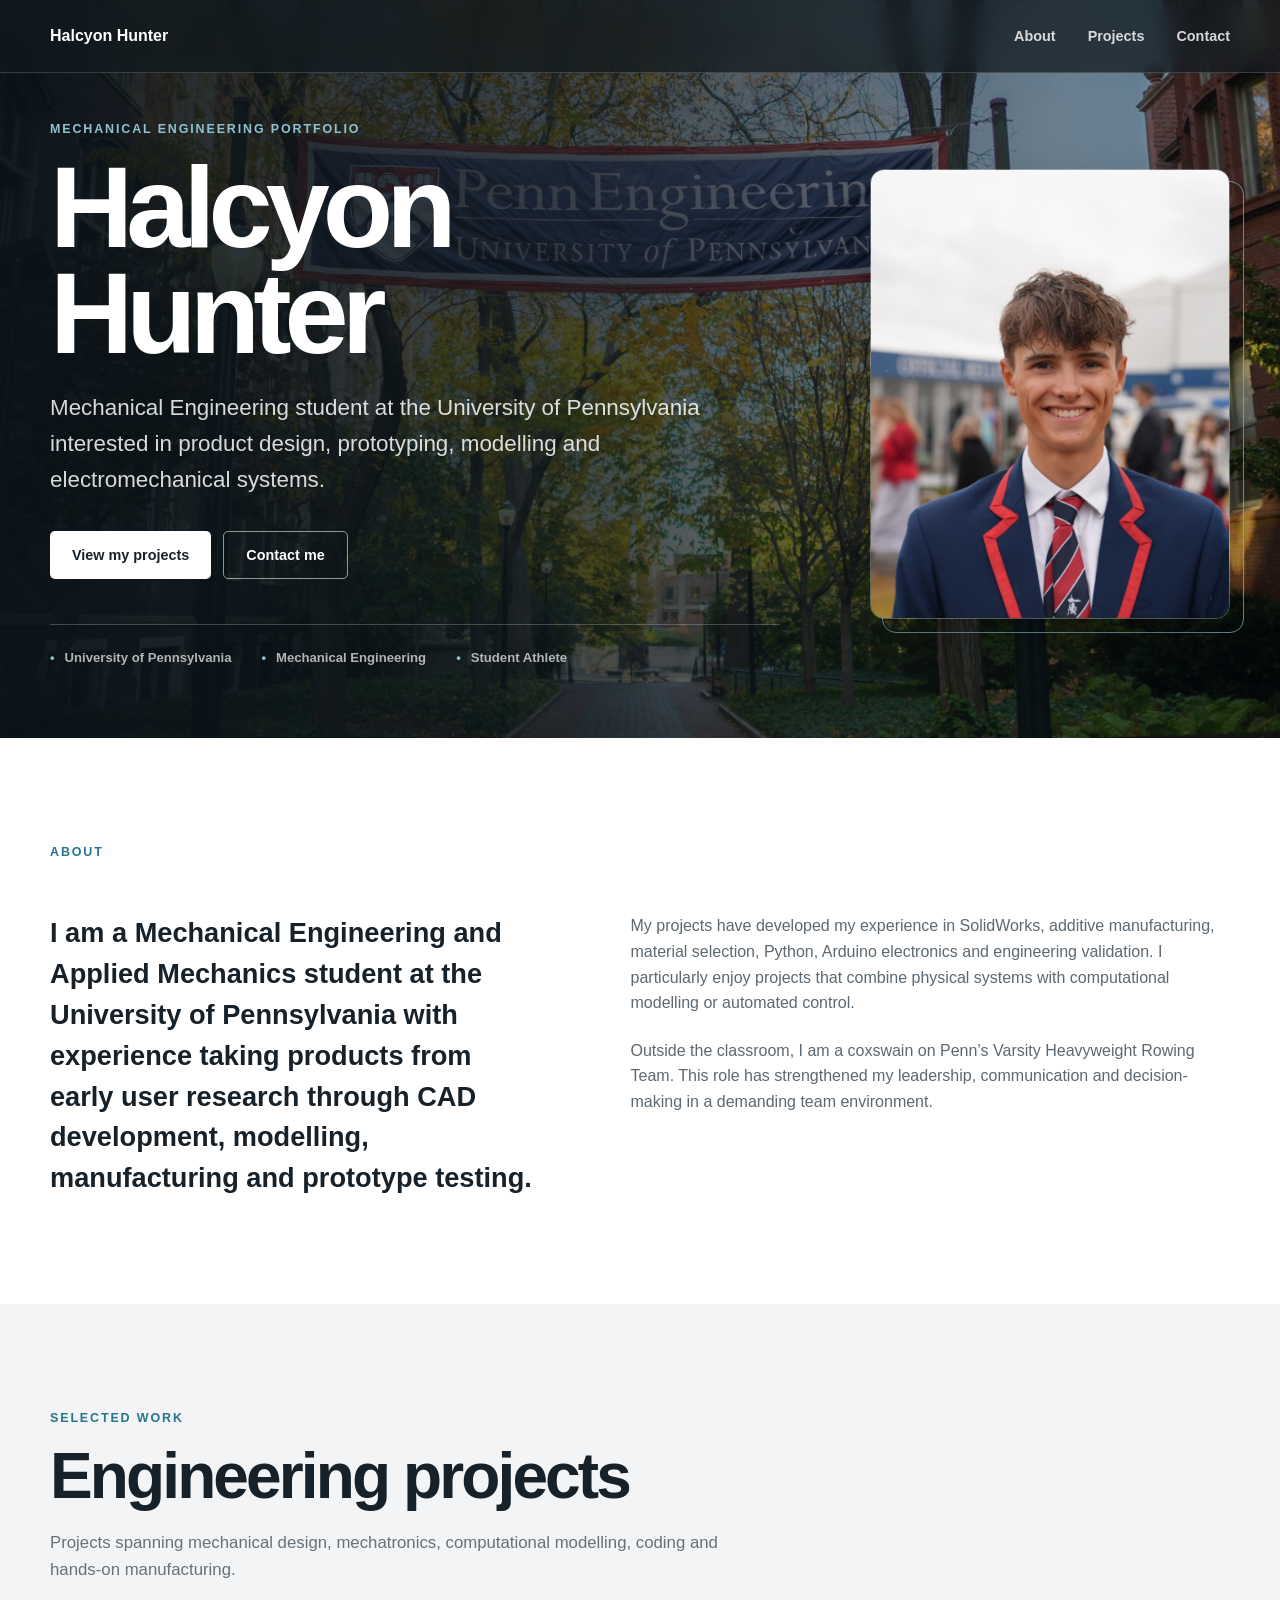
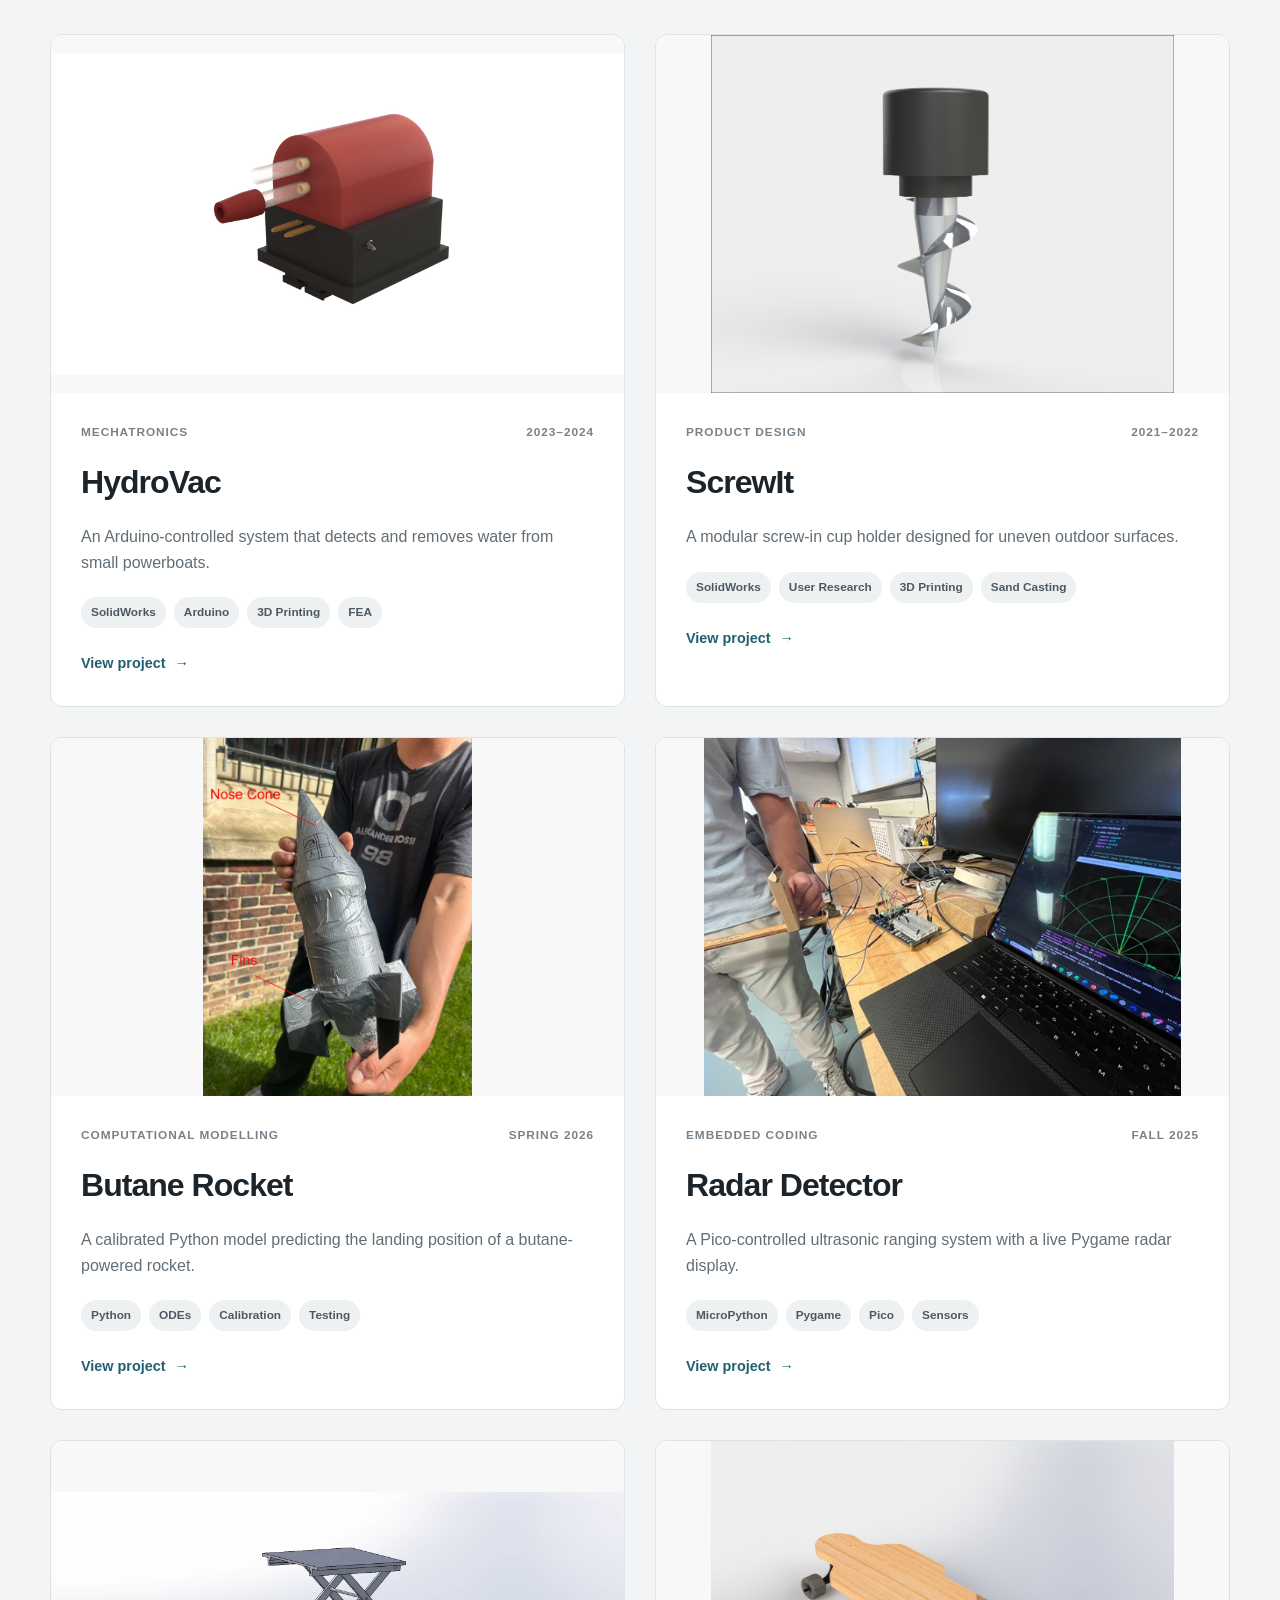
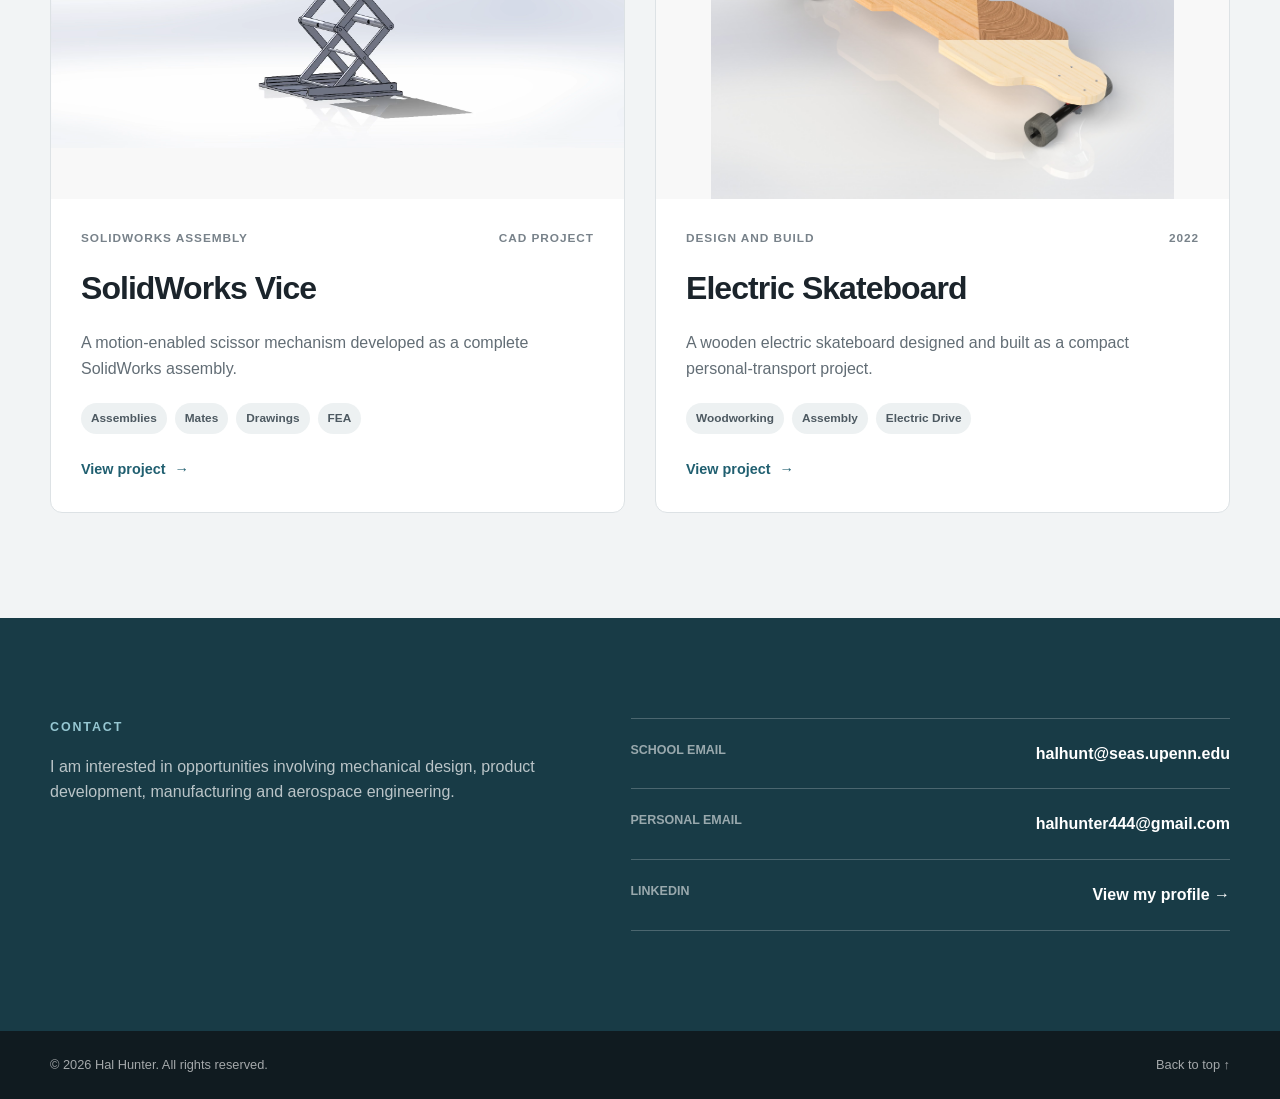
==== commit e247e063: "Add files via upload" ====
--- a/index.html
+++ b/index.html
@@ -22,18 +22,23 @@
   <main>
     <section class="home-hero">
       <div class="home-hero-content">
-        <p class="home-eyebrow">Mechanical Engineering Portfolio</p>
-        <h1>Halcyon Hunter</h1>
-        <p class="home-hero-lead">Mechanical Engineering student at the University of Pennsylvania interested in product design, prototyping, modelling and electromechanical systems.</p>
-        <div class="home-actions">
-          <a href="#projects" class="primary-button">View my projects</a>
-          <a href="#contact" class="secondary-button">Contact me</a>
+        <div class="home-hero-copy">
+          <p class="home-eyebrow">Mechanical Engineering Portfolio</p>
+          <h1>Halcyon Hunter</h1>
+          <p class="home-hero-lead">Mechanical Engineering student at the University of Pennsylvania interested in product design, prototyping, modelling and electromechanical systems.</p>
+          <div class="home-actions">
+            <a href="#projects" class="primary-button">View my projects</a>
+            <a href="#contact" class="secondary-button">Contact me</a>
+          </div>
+          <ul class="hero-details">
+            <li>University of Pennsylvania</li>
+            <li>Mechanical Engineering</li>
+            <li>Student Athlete</li>
+          </ul>
         </div>
-        <ul class="hero-details">
-          <li>University of Pennsylvania</li>
-          <li>Mechanical Engineering</li>
-          <li>Student Athlete</li>
-        </ul>
+        <figure class="home-headshot">
+          <img src="images/headshot.jpg" alt="Portrait of Halcyon Hunter" />
+        </figure>
       </div>
     </section>
 
--- a/style.css
+++ b/style.css
@@ -480,8 +480,46 @@
 }
 
 .home-hero-content {
+  display: grid;
+  grid-template-columns: minmax(0, 1fr) minmax(280px, 360px);
+  align-items: center;
+  gap: clamp(45px, 7vw, 95px);
   width: min(1180px, 100%);
   margin: 0 auto;
+}
+
+.home-hero-copy {
+  min-width: 0;
+}
+
+.home-headshot {
+  position: relative;
+  margin: 0;
+}
+
+.home-headshot::before {
+  position: absolute;
+  right: -14px;
+  bottom: -14px;
+  z-index: 0;
+  width: 100%;
+  height: 100%;
+  border: 1px solid rgba(143, 194, 207, 0.72);
+  border-radius: 14px;
+  content: "";
+}
+
+.home-headshot img {
+  position: relative;
+  z-index: 1;
+  display: block;
+  width: 100%;
+  aspect-ratio: 4 / 5;
+  object-fit: cover;
+  object-position: center center;
+  border: 1px solid rgba(255, 255, 255, 0.28);
+  border-radius: 14px;
+  box-shadow: 0 24px 55px rgba(0, 0, 0, 0.32);
 }
 
 .home-eyebrow,
@@ -837,6 +875,21 @@
     grid-template-columns: 1fr;
     gap: 45px;
   }
+
+  .home-hero {
+    min-height: auto;
+    padding-top: 135px;
+    padding-bottom: 90px;
+  }
+
+  .home-hero-content {
+    grid-template-columns: 1fr;
+    gap: 55px;
+  }
+
+  .home-headshot {
+    width: min(360px, calc(100% - 14px));
+  }
 }
 
 @media (max-width: 650px) {
@@ -917,8 +970,9 @@
   }
 
   .home-hero {
-    min-height: 650px;
+    min-height: auto;
     padding-right: 18px;
+    padding-bottom: 80px;
     padding-left: 18px;
     background-image:
       linear-gradient(rgba(11, 19, 25, 0.82), rgba(11, 19, 25, 0.92)),
@@ -929,6 +983,10 @@
     font-size: 4rem;
   }
 
+  .home-headshot {
+    width: min(300px, calc(100% - 14px));
+  }
+
   .hero-details {
     flex-direction: column;
     gap: 8px;
